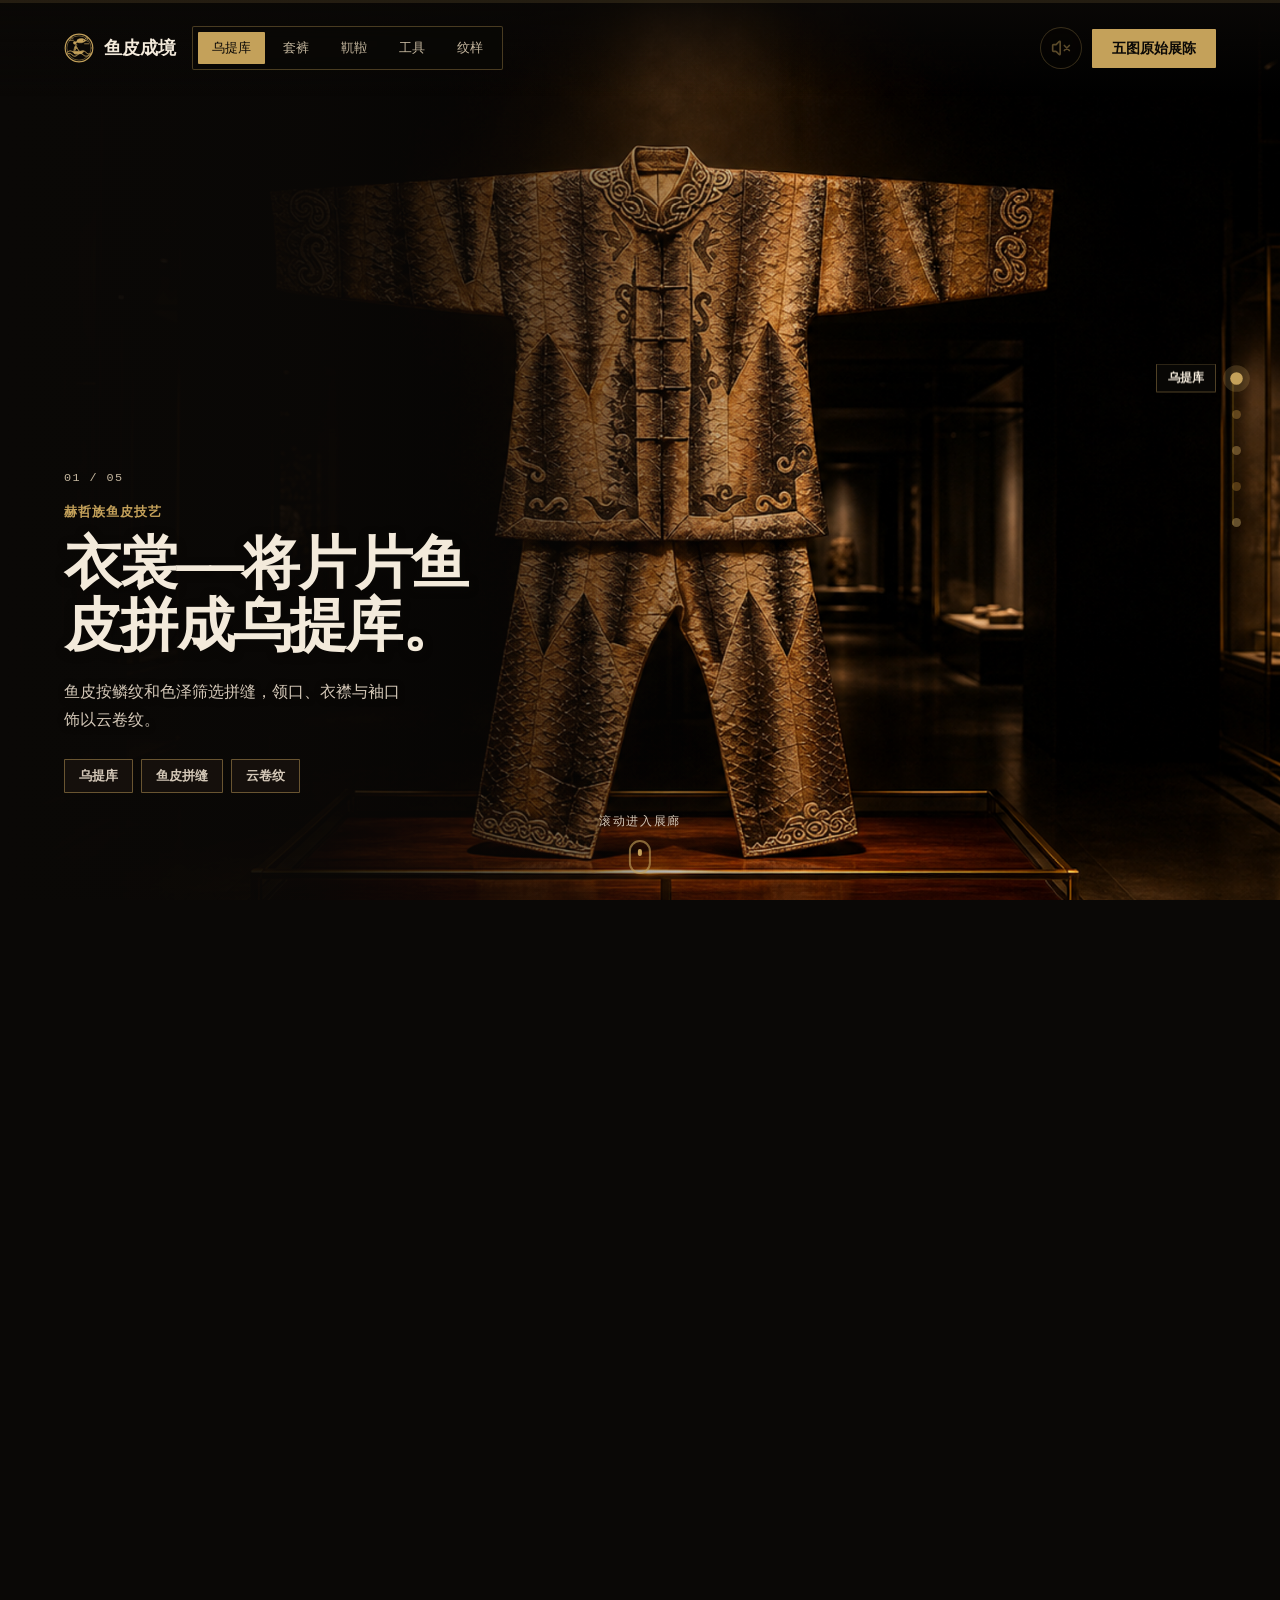
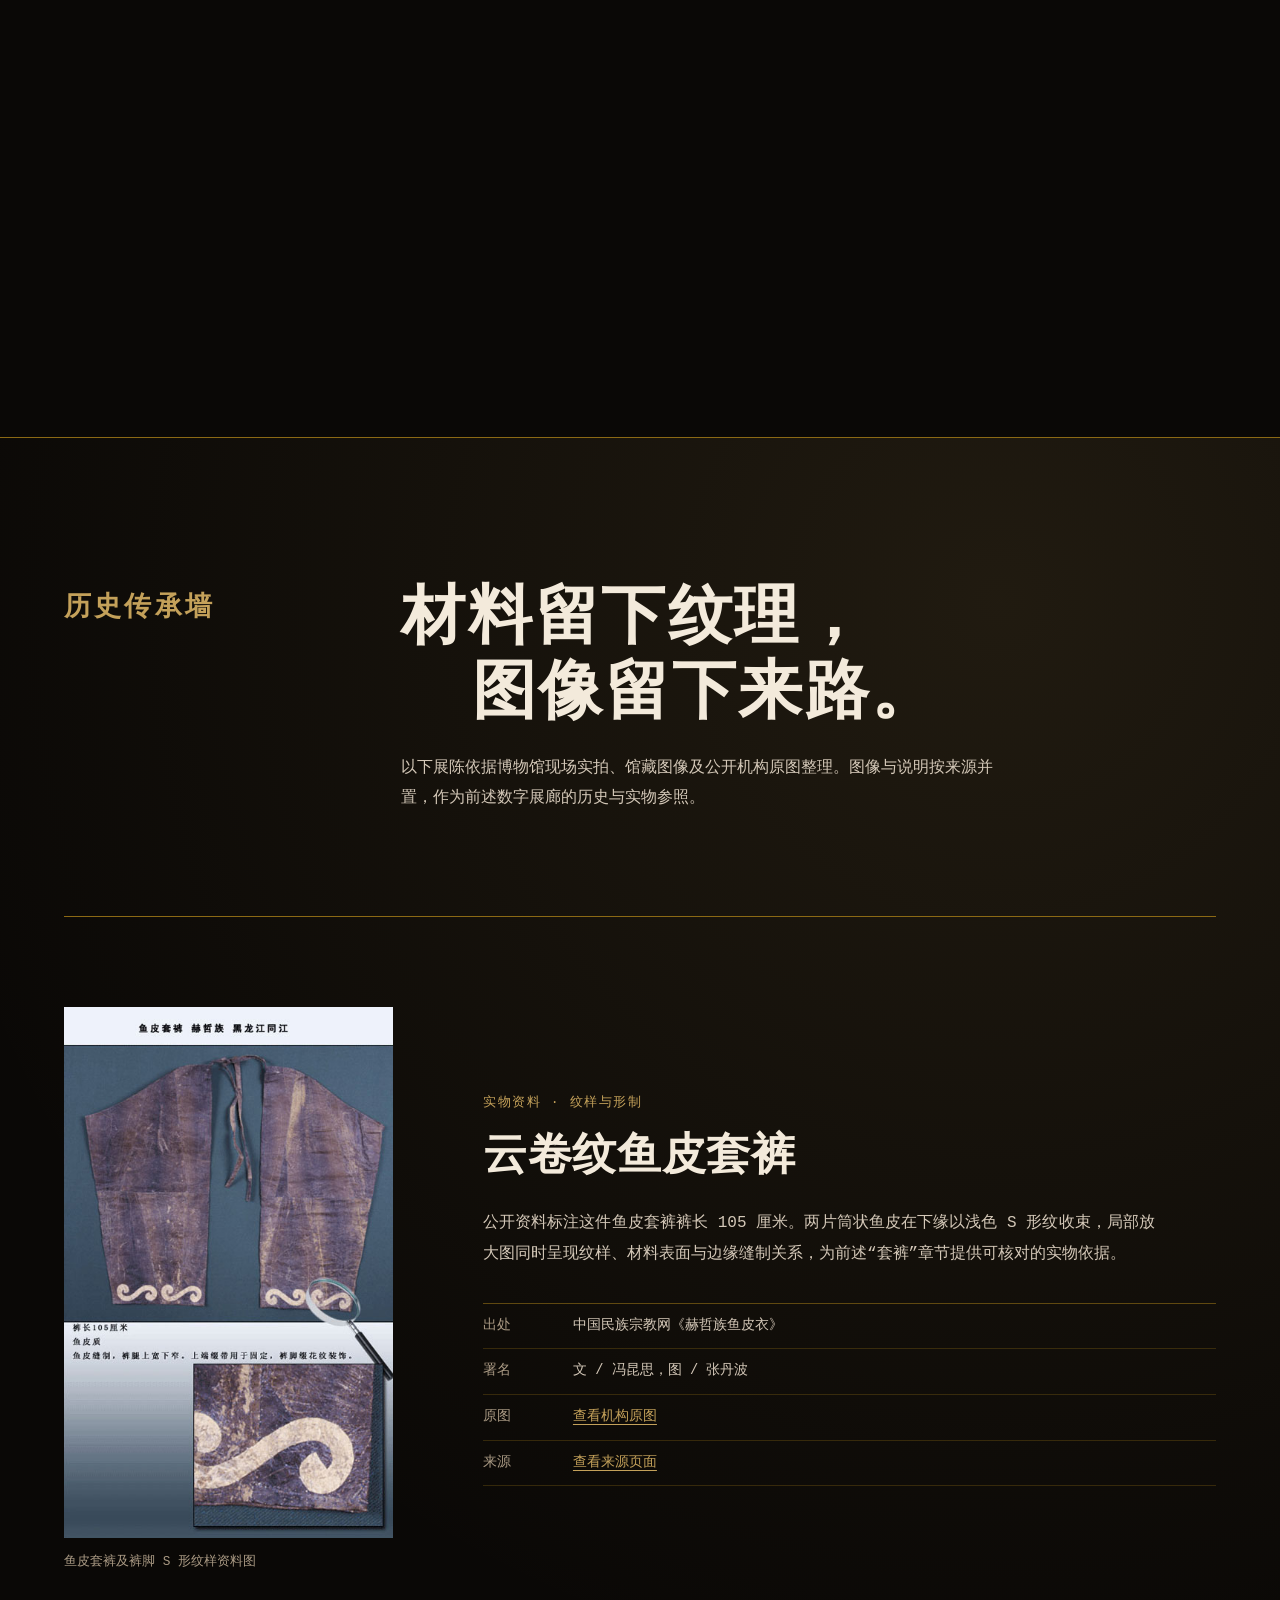
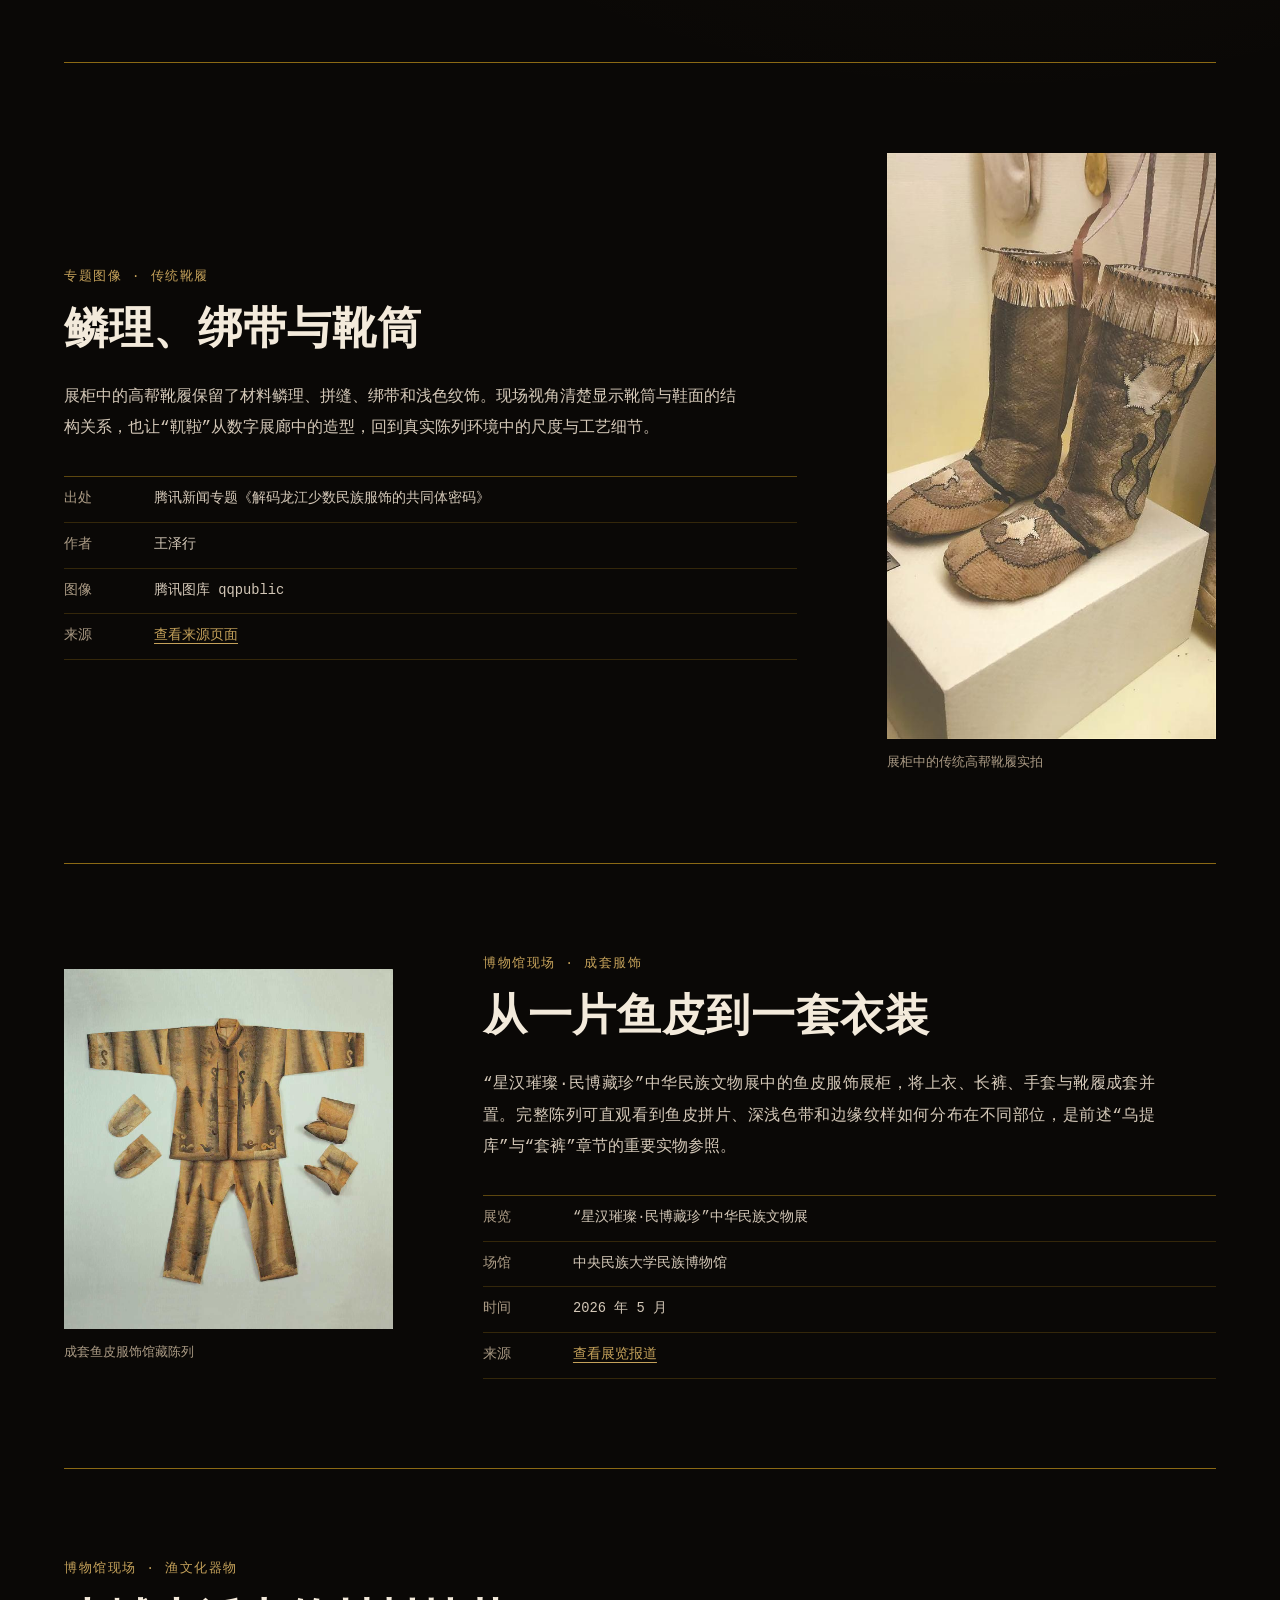
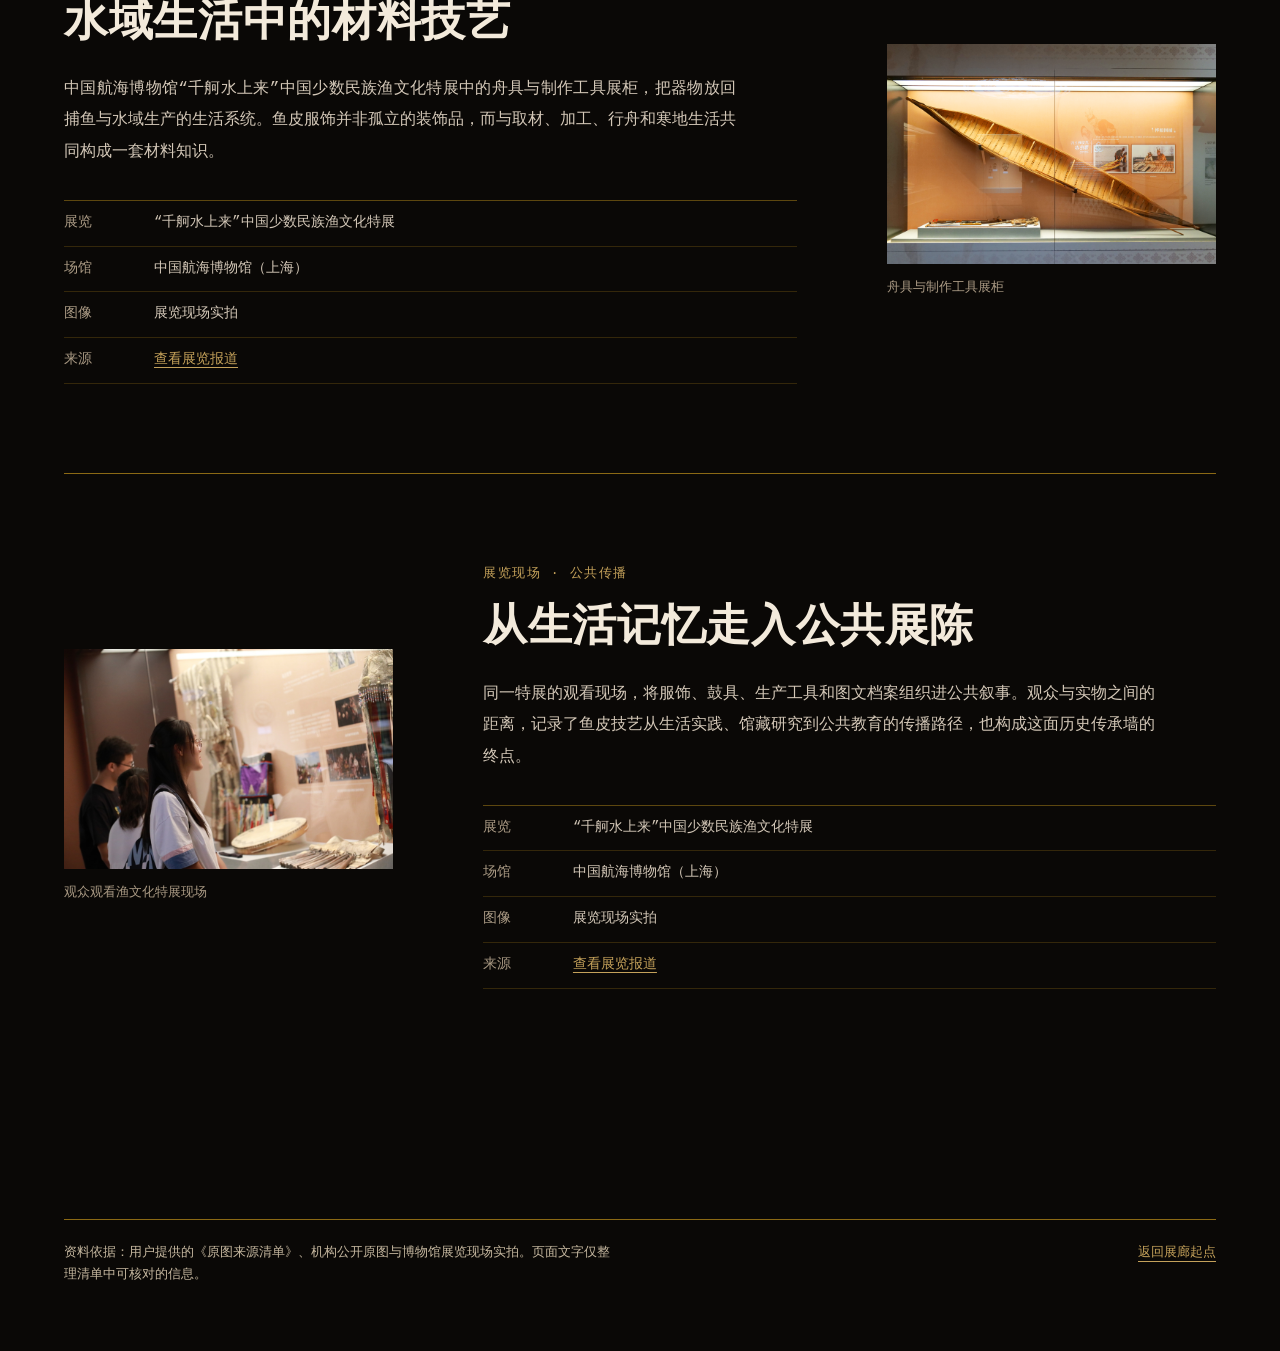
==== index.html @ cb680485 "Publish fishskin scroll exhibition" ====
<!doctype html>
<html lang="zh-CN">
<head>
  <meta charset="utf-8">
  <meta name="viewport" content="width=device-width, initial-scale=1, viewport-fit=cover">
  <meta name="description" content="赫哲族鱼皮服饰、靰鞡、工具与纹样的滚动式数字展陈。">
  <meta name="robots" content="noindex, nofollow">
  <meta name="theme-color" content="#0a0806">
  <title>鱼皮成境｜测试版</title>
  <link rel="icon" href="favicon.svg" type="image/svg+xml">
  <link rel="stylesheet" href="styles.css">
</head>
<body>
  <a class="skip-link" href="#heritage-wall">跳至五图传承墙</a>
  <div id="top" aria-hidden="true"></div>
  <main>
    <div id="world" aria-label="赫哲族鱼皮五章节滚动展廊"></div>

    <section id="heritage-wall" class="heritage-wall" aria-labelledby="wall-title">
      <header class="wall-header">
        <p class="wall-index">历史传承墙</p>
        <h1 id="wall-title"><span>材料留下纹理，</span><span>图像留下来路。</span></h1>
        <p class="wall-intro">以下展陈依据博物馆现场实拍、馆藏图像及公开机构原图整理。图像与说明按来源并置，作为前述数字展廊的历史与实物参照。</p>
      </header>

      <div class="archive-list">
        <article class="archive-entry">
          <figure class="archive-media">
            <img src="assets/source/heritage-01-cloud-pattern-trousers.jpg" alt="鱼皮套裤及裤脚云卷纹放大特写" loading="lazy">
            <figcaption>鱼皮套裤及裤脚 S 形纹样资料图</figcaption>
          </figure>
          <div class="archive-copy">
            <p class="archive-type">实物资料 · 纹样与形制</p>
            <h2>云卷纹鱼皮套裤</h2>
            <p class="archive-description">公开资料标注这件鱼皮套裤裤长 105 厘米。两片筒状鱼皮在下缘以浅色 S 形纹收束，局部放大图同时呈现纹样、材料表面与边缘缝制关系，为前述“套裤”章节提供可核对的实物依据。</p>
            <dl class="archive-meta">
              <div><dt>出处</dt><dd>中国民族宗教网《赫哲族鱼皮衣》</dd></div>
              <div><dt>署名</dt><dd>文 / 冯昆思，图 / 张丹波</dd></div>
              <div><dt>原图</dt><dd><a href="https://www.cpon.cn/uploads/mzyb/1_274306.jpg" target="_blank" rel="noopener noreferrer">查看机构原图</a></dd></div>
              <div><dt>来源</dt><dd><a href="https://www.cpon.cn/cms/a/7007.html" target="_blank" rel="noopener noreferrer">查看来源页面</a></dd></div>
            </dl>
          </div>
        </article>

        <article class="archive-entry">
          <figure class="archive-media">
            <img src="assets/source/heritage-02-traditional-boots.jpg" alt="展柜中的赫哲族传统高帮靴履" loading="lazy">
            <figcaption>展柜中的传统高帮靴履实拍</figcaption>
          </figure>
          <div class="archive-copy">
            <p class="archive-type">专题图像 · 传统靴履</p>
            <h2>鳞理、绑带与靴筒</h2>
            <p class="archive-description">展柜中的高帮靴履保留了材料鳞理、拼缝、绑带和浅色纹饰。现场视角清楚显示靴筒与鞋面的结构关系，也让“靰鞡”从数字展廊中的造型，回到真实陈列环境中的尺度与工艺细节。</p>
            <dl class="archive-meta">
              <div><dt>出处</dt><dd>腾讯新闻专题《解码龙江少数民族服饰的共同体密码》</dd></div>
              <div><dt>作者</dt><dd>王泽行</dd></div>
              <div><dt>图像</dt><dd>腾讯图库 qqpublic</dd></div>
              <div><dt>来源</dt><dd><a href="https://so.html5.qq.com/page/real/search_news?docid=70000021_225696060ea18952" target="_blank" rel="noopener noreferrer">查看来源页面</a></dd></div>
            </dl>
          </div>
        </article>

        <article class="archive-entry">
          <figure class="archive-media">
            <img src="assets/source/heritage-03-minzu-museum-fishskin-suit.jpg" alt="中央民族大学民族博物馆陈列的成套鱼皮服饰" loading="lazy">
            <figcaption>成套鱼皮服饰馆藏陈列</figcaption>
          </figure>
          <div class="archive-copy">
            <p class="archive-type">博物馆现场 · 成套服饰</p>
            <h2>从一片鱼皮到一套衣装</h2>
            <p class="archive-description">“星汉璀璨·民博藏珍”中华民族文物展中的鱼皮服饰展柜，将上衣、长裤、手套与靴履成套并置。完整陈列可直观看到鱼皮拼片、深浅色带和边缘纹样如何分布在不同部位，是前述“乌提库”与“套裤”章节的重要实物参照。</p>
            <dl class="archive-meta">
              <div><dt>展览</dt><dd>“星汉璀璨·民博藏珍”中华民族文物展</dd></div>
              <div><dt>场馆</dt><dd>中央民族大学民族博物馆</dd></div>
              <div><dt>时间</dt><dd>2026 年 5 月</dd></div>
              <div><dt>来源</dt><dd><a href="https://so.html5.qq.com/page/real/search_news?docid=70000021_69169fad57b61552" target="_blank" rel="noopener noreferrer">查看展览报道</a></dd></div>
            </dl>
          </div>
        </article>

        <article class="archive-entry">
          <figure class="archive-media archive-media--wide">
            <img src="assets/source/heritage-04-maritime-museum-canoe.jpg" alt="中国航海博物馆渔文化特展中的舟具与制作工具展柜" loading="lazy">
            <figcaption>舟具与制作工具展柜</figcaption>
          </figure>
          <div class="archive-copy">
            <p class="archive-type">博物馆现场 · 渔文化器物</p>
            <h2>水域生活中的材料技艺</h2>
            <p class="archive-description">中国航海博物馆“千舸水上来”中国少数民族渔文化特展中的舟具与制作工具展柜，把器物放回捕鱼与水域生产的生活系统。鱼皮服饰并非孤立的装饰品，而与取材、加工、行舟和寒地生活共同构成一套材料知识。</p>
            <dl class="archive-meta">
              <div><dt>展览</dt><dd>“千舸水上来”中国少数民族渔文化特展</dd></div>
              <div><dt>场馆</dt><dd>中国航海博物馆（上海）</dd></div>
              <div><dt>图像</dt><dd>展览现场实拍</dd></div>
              <div><dt>来源</dt><dd><a href="https://so.html5.qq.com/page/real/search_news?docid=70000021_75468dbf69642452" target="_blank" rel="noopener noreferrer">查看展览报道</a></dd></div>
            </dl>
          </div>
        </article>

        <article class="archive-entry">
          <figure class="archive-media archive-media--wide">
            <img src="assets/source/heritage-05-maritime-exhibition.jpg" alt="观众参观中国航海博物馆渔文化特展" loading="lazy">
            <figcaption>观众观看渔文化特展现场</figcaption>
          </figure>
          <div class="archive-copy">
            <p class="archive-type">展览现场 · 公共传播</p>
            <h2>从生活记忆走入公共展陈</h2>
            <p class="archive-description">同一特展的观看现场，将服饰、鼓具、生产工具和图文档案组织进公共叙事。观众与实物之间的距离，记录了鱼皮技艺从生活实践、馆藏研究到公共教育的传播路径，也构成这面历史传承墙的终点。</p>
            <dl class="archive-meta">
              <div><dt>展览</dt><dd>“千舸水上来”中国少数民族渔文化特展</dd></div>
              <div><dt>场馆</dt><dd>中国航海博物馆（上海）</dd></div>
              <div><dt>图像</dt><dd>展览现场实拍</dd></div>
              <div><dt>来源</dt><dd><a href="https://so.html5.qq.com/page/real/search_news?docid=70000021_75468dbf69642452" target="_blank" rel="noopener noreferrer">查看展览报道</a></dd></div>
            </dl>
          </div>
        </article>
      </div>

      <footer class="wall-footer">
        <p>资料依据：用户提供的《原图来源清单》、机构公开原图与博物馆展览现场实拍。页面文字仅整理清单中可核对的信息。</p>
        <a href="#top">返回展廊起点</a>
      </footer>
    </section>
  </main>

  <noscript>
    <p class="noscript">此展廊需要 JavaScript 才能控制滚动视频。你仍可继续向下查看五张原始图像。</p>
  </noscript>
  <script src="scrub-engine.js"></script>
  <script src="app.js"></script>
</body>
</html>
---- styles.css ----
:root,
.sw-root {
  --sw-bg: #0a0806;
  --sw-ink: #f3eadb;
  --sw-ink-soft: #c5b79f;
  --sw-accent: #c4a15a;
  --sw-font-display: ui-monospace, "SFMono-Regular", Menlo, Monaco, "PingFang SC", monospace;
  --sw-font-body: ui-monospace, "SFMono-Regular", Menlo, Monaco, "PingFang SC", monospace;
  --museum-brown: #1a1410;
  --aged-brass: #8b6914;
  --label-ivory: #d4c8b8;
  --z-content: 100;
  --z-skip: 200;
}

* {
  box-sizing: border-box;
}

html {
  color-scheme: dark;
  background: #0a0806;
  scroll-behavior: smooth;
}

body {
  margin: 0;
  background: #0a0806;
  color: #f3eadb;
}

::selection {
  color: #0a0806;
  background: #c4a15a;
}

.skip-link {
  position: fixed;
  z-index: var(--z-skip);
  top: 12px;
  left: 12px;
  padding: 10px 14px;
  color: #0a0806;
  background: #d4c8b8;
  transform: translateY(-160%);
}

.skip-link:focus {
  transform: none;
}

.sw-sky {
  background: #0a0806;
}

.sw-sky__grad {
  background:
    radial-gradient(ellipse at 55% 18%, rgb(196 161 90 / 14%), transparent 42%),
    linear-gradient(180deg, #0a0806 0%, #100c09 52%, #0a0806 100%);
}

.sw-sky__glow {
  opacity: 0.24;
  filter: sepia(1);
}

.sw-topbar {
  color: #f3eadb;
  background: linear-gradient(180deg, rgb(10 8 6 / 90%) 0%, transparent 100%);
}

.sw-brand,
.sw-brand__name {
  color: #f3eadb;
}

.sw-brand__mark {
  width: 30px;
  height: 30px;
  flex: 0 0 30px;
  border: 0;
  border-radius: 50%;
  background: url("assets/ui/chapter-01-mark.svg") center / contain no-repeat;
  box-shadow: none;
}

.sw-nav {
  border: 1px solid rgb(196 161 90 / 34%);
  border-radius: 2px;
  background: rgb(10 8 6 / 78%);
  backdrop-filter: blur(8px);
}

.sw-nav__item {
  color: #c5b79f;
  border-radius: 1px;
}

.sw-nav__item:hover,
.sw-nav__item.is-active {
  color: #0a0806;
  background: #c4a15a;
}

.sw-topcta {
  color: #0a0806;
  border-radius: 1px;
  background: #c4a15a;
}

.sw-topbar__actions {
  display: flex;
  align-items: center;
  gap: 10px;
  margin-left: auto;
}

.sw-audio-toggle {
  position: relative;
  width: 42px;
  height: 42px;
  flex: 0 0 42px;
  display: grid;
  place-items: center;
  padding: 0;
  color: #c4a15a;
  border: 1px solid rgb(196 161 90 / 58%);
  border-radius: 50%;
  background: rgb(10 8 6 / 78%);
  backdrop-filter: blur(8px);
  cursor: pointer;
  transition: border-color 180ms ease, background 180ms ease, box-shadow 180ms ease;
}

.sw-audio-toggle:hover,
.sw-audio-toggle:focus-visible {
  border-color: #d4b46f;
  background: rgb(26 20 16 / 94%);
  box-shadow: 0 0 0 3px rgb(196 161 90 / 14%);
  outline: none;
}

.sw-audio-toggle:disabled {
  cursor: not-allowed;
  opacity: 0.45;
}

.sw-audio-toggle::after {
  content: attr(data-tooltip);
  position: absolute;
  top: calc(100% + 9px);
  right: 0;
  width: max-content;
  max-width: 12rem;
  padding: 6px 9px;
  color: #d4c8b8;
  border: 1px solid rgb(196 161 90 / 34%);
  background: rgb(10 8 6 / 94%);
  font: 500 0.72rem/1.2 var(--sw-font-body);
  opacity: 0;
  pointer-events: none;
  transform: translateY(-3px);
  transition: opacity 160ms ease, transform 160ms ease;
}

.sw-audio-toggle:hover::after,
.sw-audio-toggle:focus-visible::after {
  opacity: 1;
  transform: none;
}

.sw-audio-toggle__icon {
  position: absolute;
  width: 20px;
  height: 20px;
}

.sw-audio-toggle__icon--playing {
  display: none;
}

.sw-audio-toggle.is-playing .sw-audio-toggle__icon--playing {
  display: block;
}

.sw-audio-toggle.is-playing .sw-audio-toggle__icon--paused {
  display: none;
}

.sw-audio-toggle__ring {
  position: absolute;
  inset: 4px;
  border: 1px solid transparent;
  border-top-color: rgb(212 180 111 / 78%);
  border-radius: 50%;
  opacity: 0;
}

.sw-audio-toggle.is-playing .sw-audio-toggle__ring {
  opacity: 1;
  animation: sw-audio-turn 4.8s linear infinite;
}

.sw-audio-toggle.is-pending .sw-audio-toggle__ring {
  opacity: 0.55;
  animation: sw-audio-breathe 1.8s ease-in-out infinite;
}

.sw-background-audio {
  display: none;
}

@keyframes sw-audio-turn {
  to { transform: rotate(1turn); }
}

@keyframes sw-audio-breathe {
  50% { transform: scale(0.86); opacity: 0.18; }
}

.sw-copylayer::before {
  width: min(64vw, 900px);
  background: linear-gradient(90deg, #0a0806 0%, rgb(10 8 6 / 92%) 37%, rgb(10 8 6 / 54%) 66%, transparent 100%);
}

.sw-copy {
  width: min(47vw, 600px);
}

@media (min-width: 861px) {
  .sw-copy:last-child {
    top: 46%;
  }
}

.sw-copy__num {
  color: #c5b79f;
}

.sw-copy__eyebrow {
  color: #c4a15a;
  text-transform: none;
  letter-spacing: 0.08em;
}

.sw-copy__title {
  max-width: 16ch;
  margin-top: 16px;
  color: #f3eadb;
  font-size: clamp(2.25rem, 4.5vw, 4.8rem);
  font-weight: 650;
  letter-spacing: -0.03em;
  line-height: 1.08;
  text-shadow: 0 2px 8px #0a0806;
  text-wrap: balance;
}

.sw-copy__body {
  max-width: 36ch;
  color: #d4c8b8;
  line-height: 1.75;
  text-shadow: 0 1px 6px #0a0806;
  text-wrap: pretty;
}

.sw-copy__tags li {
  color: #d4c8b8;
  border: 1px solid rgb(196 161 90 / 48%);
  border-radius: 1px;
  background: rgb(26 20 16 / 74%);
}

.sw-btn {
  border-radius: 1px;
}

.sw-btn--primary {
  color: #0a0806;
  background: #c4a15a;
}

.sw-btn--ghost {
  color: #f3eadb;
  border-color: rgb(212 200 184 / 46%);
}

.sw-route::before {
  background: #8b6914;
}

.sw-route__label {
  color: #f3eadb;
  border: 1px solid rgb(196 161 90 / 38%);
  border-radius: 1px;
  background: rgb(10 8 6 / 88%);
}

.sw-hint {
  color: #d4c8b8;
}

.sw-hint i {
  border-color: rgb(196 161 90 / 62%);
}

.heritage-wall {
  position: relative;
  z-index: var(--z-content);
  min-height: 100vh;
  padding: clamp(88px, 11vw, 168px) clamp(20px, 5vw, 80px) 64px;
  overflow: hidden;
  background:
    radial-gradient(circle at 78% 4%, rgb(196 161 90 / 12%), transparent 27%),
    #0a0806;
  font-family: var(--sw-font-body);
}

.heritage-wall::before {
  content: "";
  position: absolute;
  inset: 0 0 auto;
  height: 1px;
  background: #8b6914;
}

.wall-header {
  display: grid;
  grid-template-columns: minmax(190px, 0.32fr) minmax(0, 1fr);
  align-items: start;
  column-gap: clamp(36px, 6vw, 96px);
  row-gap: 24px;
  max-width: 1400px;
  margin: 0 auto clamp(56px, 8vw, 120px);
}

.wall-index {
  grid-row: 1 / span 2;
  margin: 10px 0 0;
  color: #c4a15a;
  font-family: "Songti SC", STSong, SimSun, serif;
  font-size: 1.68rem;
  font-weight: 700;
  letter-spacing: 0.12em;
}

.wall-header h1 {
  display: flex;
  flex-direction: column;
  max-width: none;
  margin: 0;
  color: #f3eadb;
  font-family: "Kaiti SC", STKaiti, "Songti SC", STSong, serif;
  font-size: clamp(2.7rem, 5vw, 5.4rem);
  font-weight: 600;
  letter-spacing: 0.04em;
  line-height: 1.18;
}

.wall-header h1 span:last-child {
  margin-left: 1.1em;
}

.wall-intro {
  max-width: 64ch;
  margin: 0;
  color: #d4c8b8;
  font-size: clamp(1rem, 1.25vw, 1.16rem);
  line-height: 1.9;
  text-wrap: pretty;
}

.archive-list {
  max-width: 1400px;
  margin: 0 auto;
}

.archive-entry {
  display: grid;
  grid-template-columns: minmax(240px, 0.62fr) minmax(0, 1.38fr);
  align-items: center;
  gap: clamp(40px, 7vw, 112px);
  padding: clamp(48px, 7vw, 104px) 0;
  border-top: 1px solid #8b6914;
}

.archive-entry:nth-child(even) {
  grid-template-columns: minmax(0, 1.38fr) minmax(240px, 0.62fr);
}

.archive-entry:nth-child(even) .archive-media {
  order: 2;
}

.archive-media {
  width: min(100%, 440px);
  margin: 0;
  justify-self: start;
}

.archive-entry:nth-child(even) .archive-media {
  justify-self: end;
}

.archive-media--wide {
  width: min(100%, 500px);
}

.archive-media img {
  display: block;
  width: 100%;
  max-height: 780px;
  height: auto;
  object-fit: contain;
  background: #1a1410;
}

.archive-media figcaption {
  display: flex;
  justify-content: space-between;
  gap: 16px;
  margin-top: 14px;
  color: #aa9a84;
  font-size: 0.8rem;
  line-height: 1.6;
}

.archive-type {
  margin: 0 0 18px;
  color: #c4a15a;
  font-size: 0.82rem;
  letter-spacing: 0.12em;
}

.archive-copy h2 {
  margin: 0;
  color: #f3eadb;
  font-family: "Songti SC", STSong, SimSun, serif;
  font-size: clamp(2rem, 3.4vw, 3.9rem);
  font-weight: 700;
  letter-spacing: 0.015em;
  line-height: 1.18;
  text-wrap: balance;
}

.archive-description {
  max-width: 42em;
  margin: 28px 0 0;
  color: #d4c8b8;
  font-size: clamp(1rem, 1.25vw, 1.18rem);
  line-height: 1.95;
  text-align: justify;
  text-justify: inter-ideograph;
}

.archive-meta {
  margin: 32px 0 0;
  border-top: 1px solid rgb(139 105 20 / 65%);
}

.archive-meta div {
  display: grid;
  grid-template-columns: 4.5rem minmax(0, 1fr);
  gap: 18px;
  padding: 11px 0;
  border-bottom: 1px solid rgb(139 105 20 / 32%);
}

.archive-meta dt,
.archive-meta dd {
  margin: 0;
  font-size: 0.86rem;
  line-height: 1.65;
}

.archive-meta dt {
  color: #aa9a84;
}

.archive-meta dd {
  color: #d4c8b8;
}

.archive-meta a {
  color: #c4a15a;
  text-underline-offset: 4px;
}

.wall-footer {
  display: flex;
  justify-content: space-between;
  gap: 28px;
  max-width: 1500px;
  margin: clamp(72px, 11vw, 160px) auto 0;
  padding-top: 22px;
  border-top: 1px solid #8b6914;
  color: #c5b79f;
  font-size: 0.82rem;
  line-height: 1.7;
}

.wall-footer p {
  max-width: 70ch;
  margin: 0;
}

.wall-footer a {
  flex: 0 0 auto;
  color: #c4a15a;
  text-underline-offset: 5px;
}

.noscript {
  position: fixed;
  z-index: var(--z-content);
  inset: auto 16px 16px;
  margin: 0;
  padding: 12px;
  color: #0a0806;
  background: #d4c8b8;
}

@media (max-width: 860px) {
  .sw-topbar {
    padding-right: 54px;
  }

  .sw-brand {
    position: absolute;
    top: 14px;
    left: max(6px, env(safe-area-inset-left));
  }

  .sw-topcta {
    display: none;
  }

  .sw-topbar__actions {
    position: absolute;
    top: 14px;
    right: max(6px, env(safe-area-inset-right));
    gap: 0;
    margin-left: 0;
  }

  .sw-audio-toggle {
    width: 38px;
    height: 38px;
    flex-basis: 38px;
  }

  .sw-audio-toggle::after {
    display: none;
  }

  .sw-copylayer::before {
    width: 100%;
    height: 66%;
    background: linear-gradient(0deg, #0a0806 6%, rgb(10 8 6 / 90%) 45%, transparent 100%);
  }

  .sw-copy {
    right: 48px;
    bottom: calc(clamp(52px, 10dvh, 94px) + env(safe-area-inset-bottom));
  }

  .sw-copy__eyebrow {
    margin-top: 10px;
  }

  .sw-copy__title {
    max-width: 14ch;
    font-size: 2.25rem;
  }

  .sw-copy__body {
    max-width: 34ch;
    margin-top: 12px;
    font-size: clamp(0.88rem, 3.3vw, 1.04rem);
    line-height: 1.62;
  }

  .sw-copy__tags {
    margin-top: 14px;
  }

  .sw-copy__tags li {
    padding: 5px 9px;
    font-size: 0.72rem;
  }

  .sw-copy__cta {
    margin-top: 16px;
  }

  .sw-btn {
    padding: 11px 15px;
    font-size: 0.82rem;
  }

  .wall-header {
    grid-template-columns: 1fr;
    gap: 20px;
  }

  .wall-index {
    grid-row: auto;
    font-size: 1.68rem;
  }

  .wall-header h1 {
    max-width: none;
    font-size: clamp(2.6rem, 9vw, 3.5rem);
  }

  .archive-entry,
  .archive-entry:nth-child(even) {
    grid-template-columns: minmax(150px, 0.72fr) minmax(0, 1.28fr);
    gap: clamp(24px, 5vw, 40px);
    padding: 52px 0;
  }

  .archive-entry:nth-child(even) .archive-media {
    order: 2;
  }

  .archive-media,
  .archive-media--wide {
    width: min(100%, 220px);
  }

  .archive-entry:nth-child(odd) .archive-media {
    justify-self: start;
  }

  .archive-entry:nth-child(even) .archive-media {
    justify-self: end;
  }

  .archive-media img {
    max-height: none;
  }

  .archive-description {
    margin-top: 20px;
    font-size: 1rem;
    line-height: 1.85;
    text-align: left;
  }

  .archive-meta {
    margin-top: 24px;
  }

  .archive-meta div {
    grid-template-columns: 3.75rem minmax(0, 1fr);
    gap: 12px;
  }

  .wall-footer {
    flex-direction: column;
  }
}

@media (prefers-reduced-motion: reduce) {
  .sw-audio-toggle__ring {
    animation: none !important;
  }
}

@media (max-width: 560px) {
  /* Keep the exhibit visible on narrow screens: reduce wrapping and compact
     the full copy stack without changing the desktop presentation. */
  .sw-copy {
    width: min(60vw, 250px);
    right: 44px;
    bottom: calc(clamp(34px, 7dvh, 58px) + env(safe-area-inset-bottom));
  }

  .sw-copy__num,
  .sw-copy__eyebrow {
    font-size: 0.72rem;
  }

  .sw-copy__eyebrow {
    margin-top: 6px;
  }

  .sw-copy__title {
    max-width: 15ch;
    margin-top: 9px;
    font-size: clamp(1.72rem, 7.4vw, 1.95rem);
    line-height: 1.1;
  }

  .sw-copy__body {
    max-width: 30ch;
    margin-top: 8px;
    font-size: 0.78rem;
    line-height: 1.5;
  }

  .sw-copy__tags {
    gap: 6px;
    margin-top: 8px;
  }

  .sw-copy__tags li {
    padding: 3px 7px;
    font-size: 0.64rem;
  }

  .sw-copy__cta {
    gap: 7px;
    margin-top: 9px;
  }

  .sw-btn {
    padding: 7px 9px;
    font-size: 0.68rem;
  }

  .wall-header h1 {
    font-size: clamp(2.25rem, 10vw, 3rem);
  }

  .archive-entry,
  .archive-entry:nth-child(even) {
    grid-template-columns: 1fr;
    gap: 28px;
  }

  .archive-entry:nth-child(even) .archive-media {
    order: 0;
  }

  .archive-media,
  .archive-media--wide {
    width: min(72%, 320px);
  }

  .archive-entry:nth-child(odd) .archive-media {
    justify-self: start;
  }

  .archive-entry:nth-child(even) .archive-media {
    justify-self: end;
  }
}

@media (prefers-reduced-motion: reduce) {
  html {
    scroll-behavior: auto;
  }

  *,
  *::before,
  *::after {
    animation-duration: 0.01ms !important;
    animation-iteration-count: 1 !important;
    transition-duration: 0.01ms !important;
  }
}
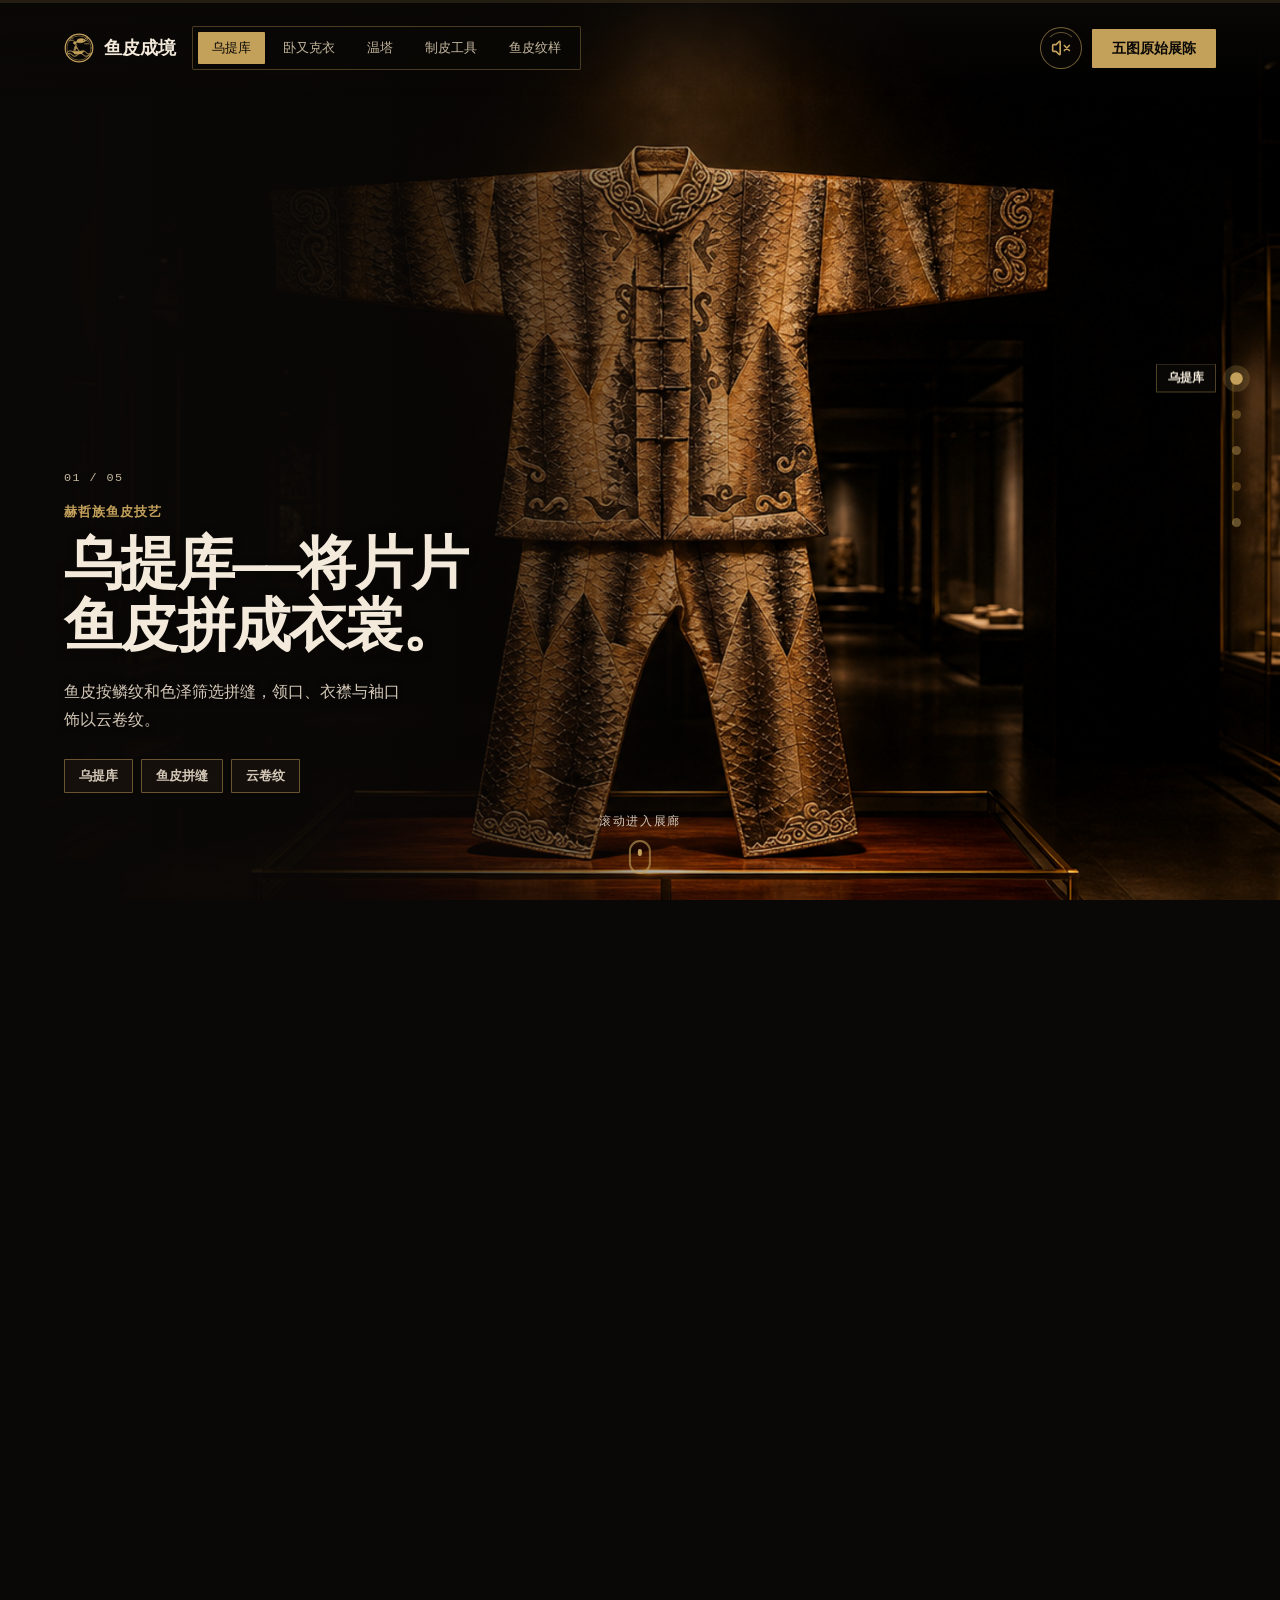
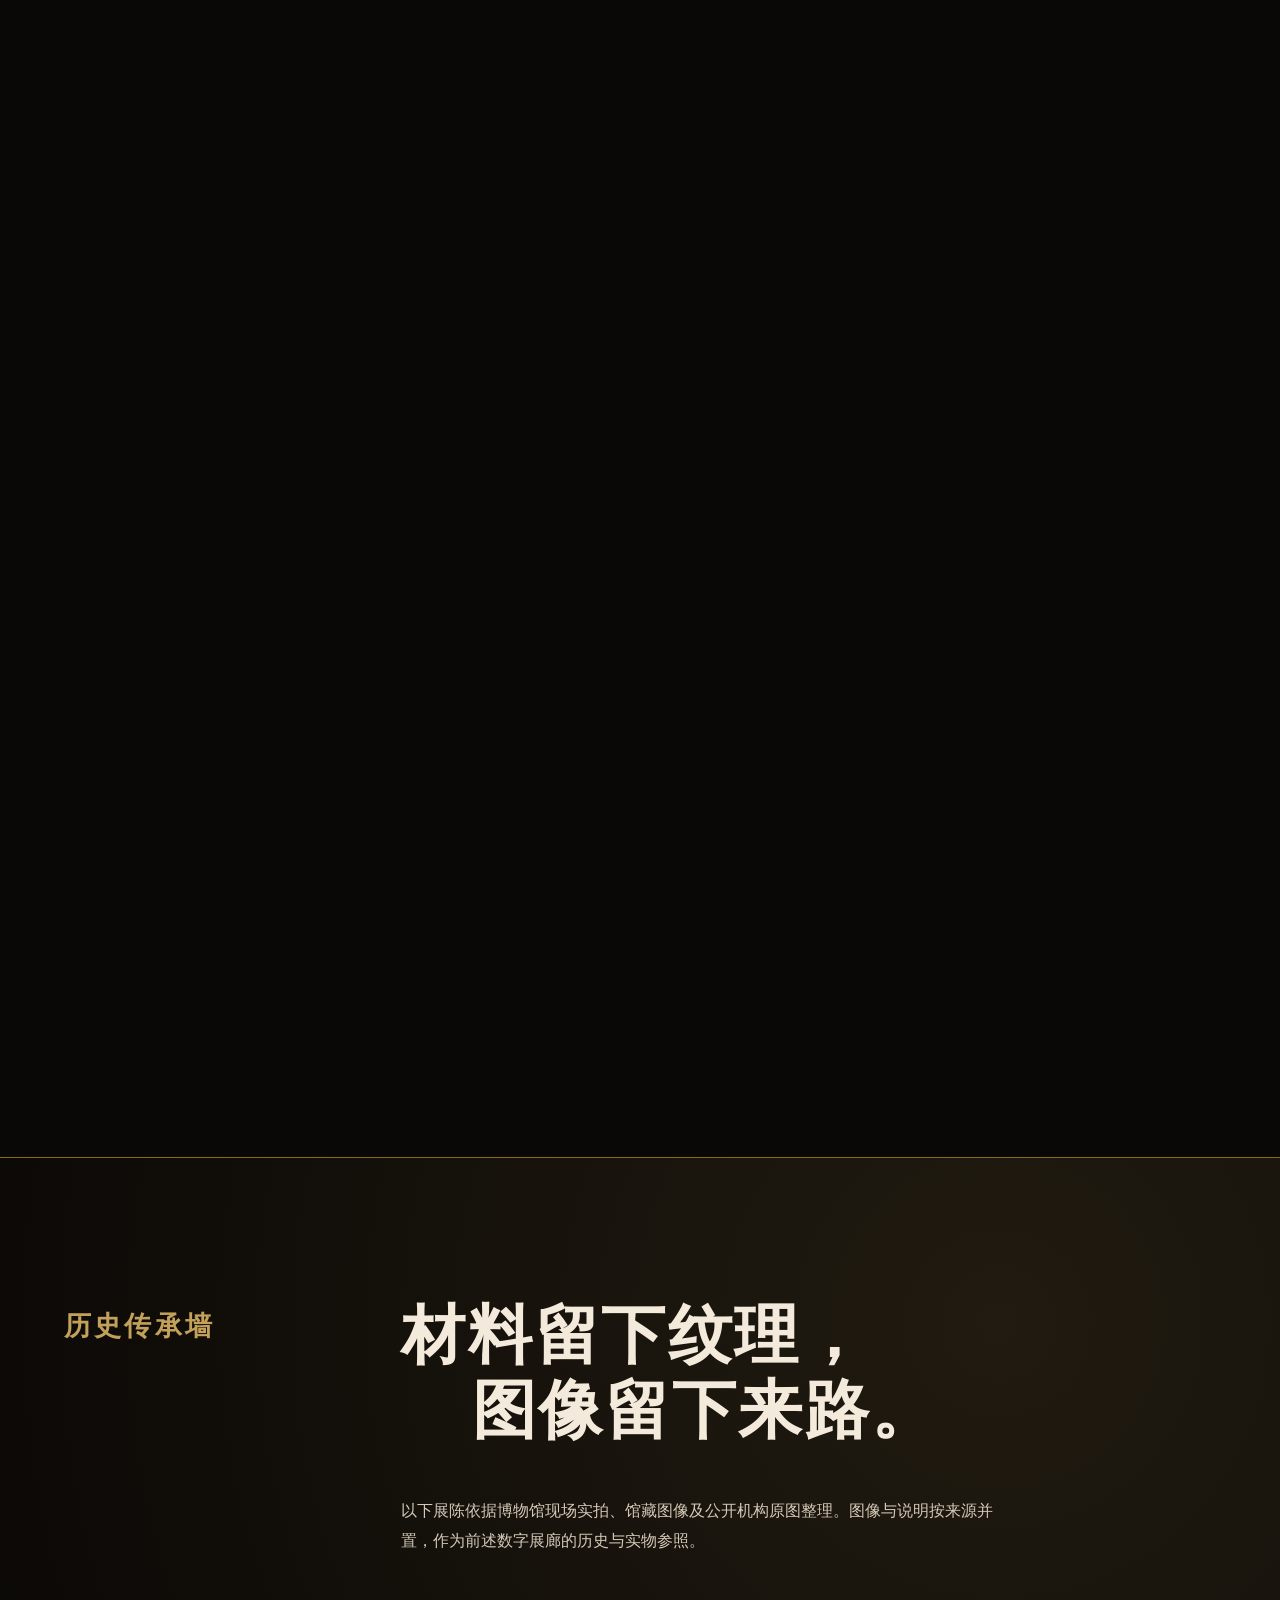
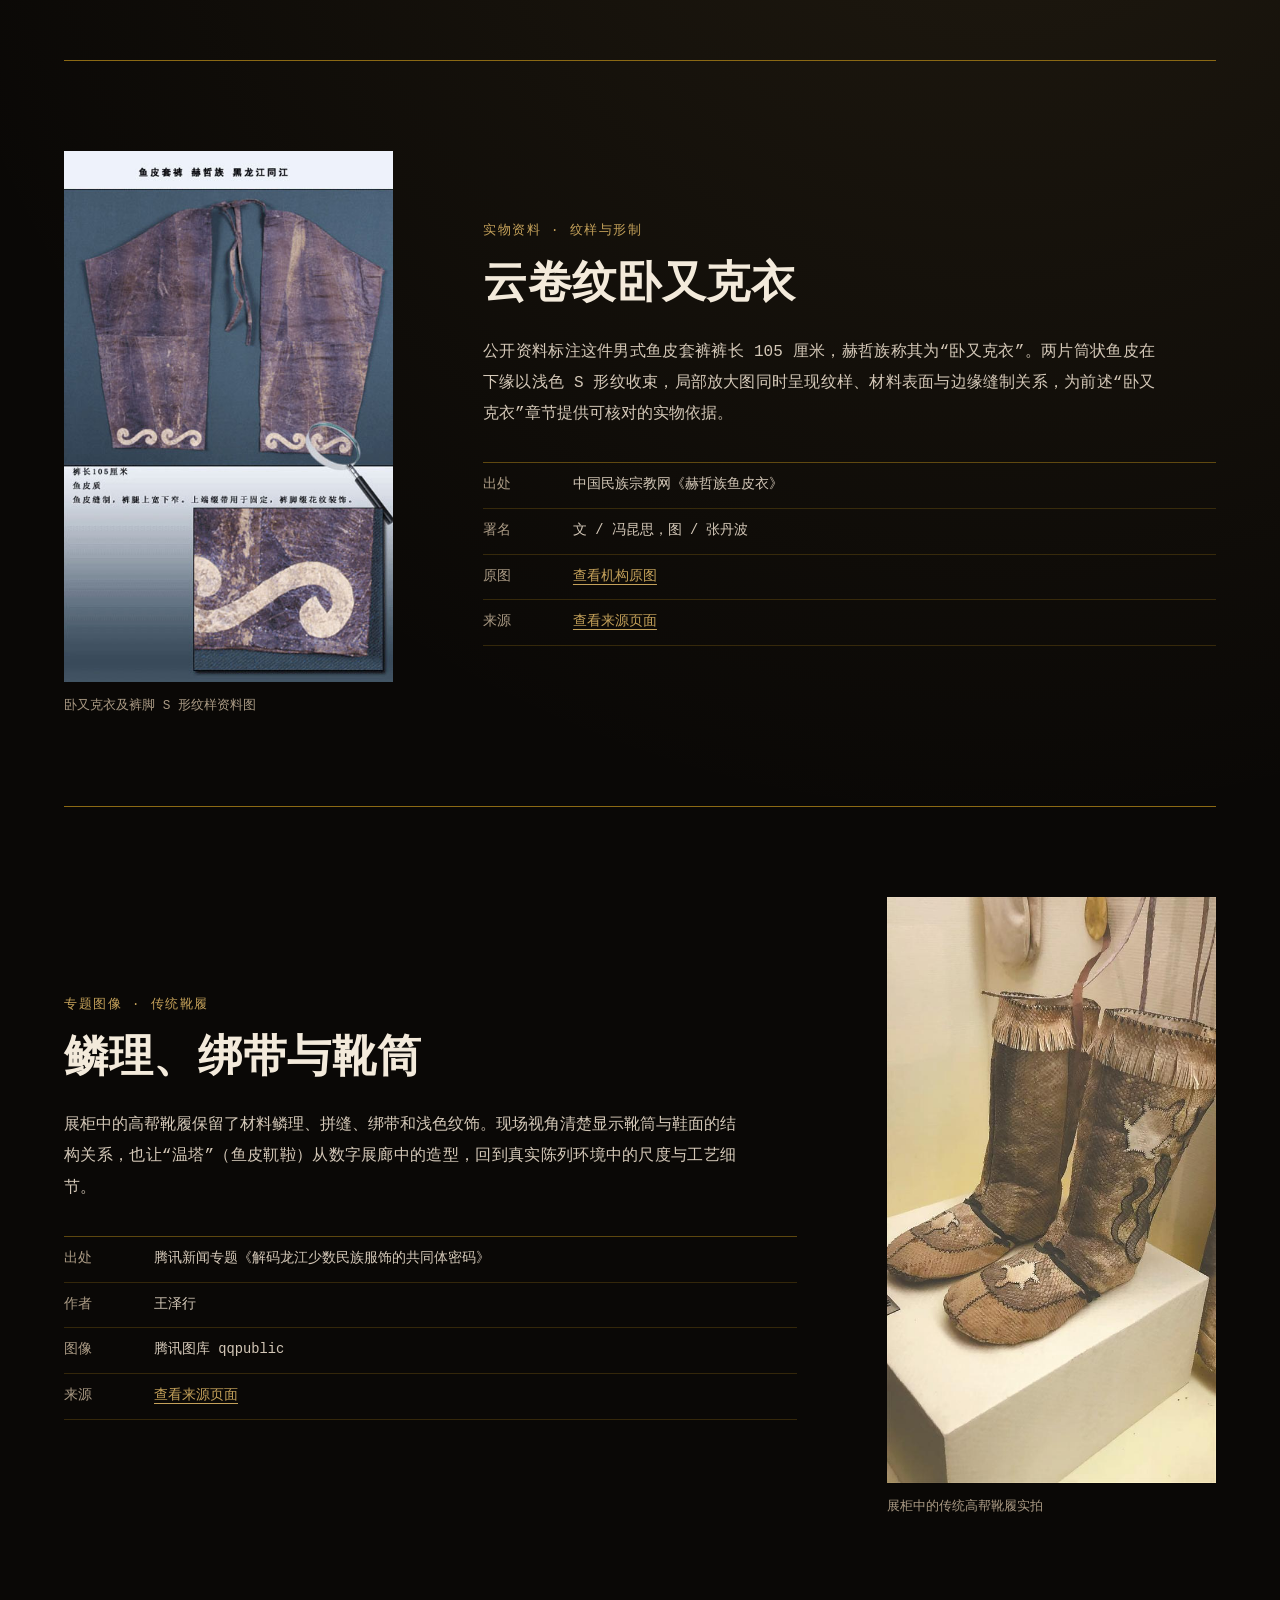
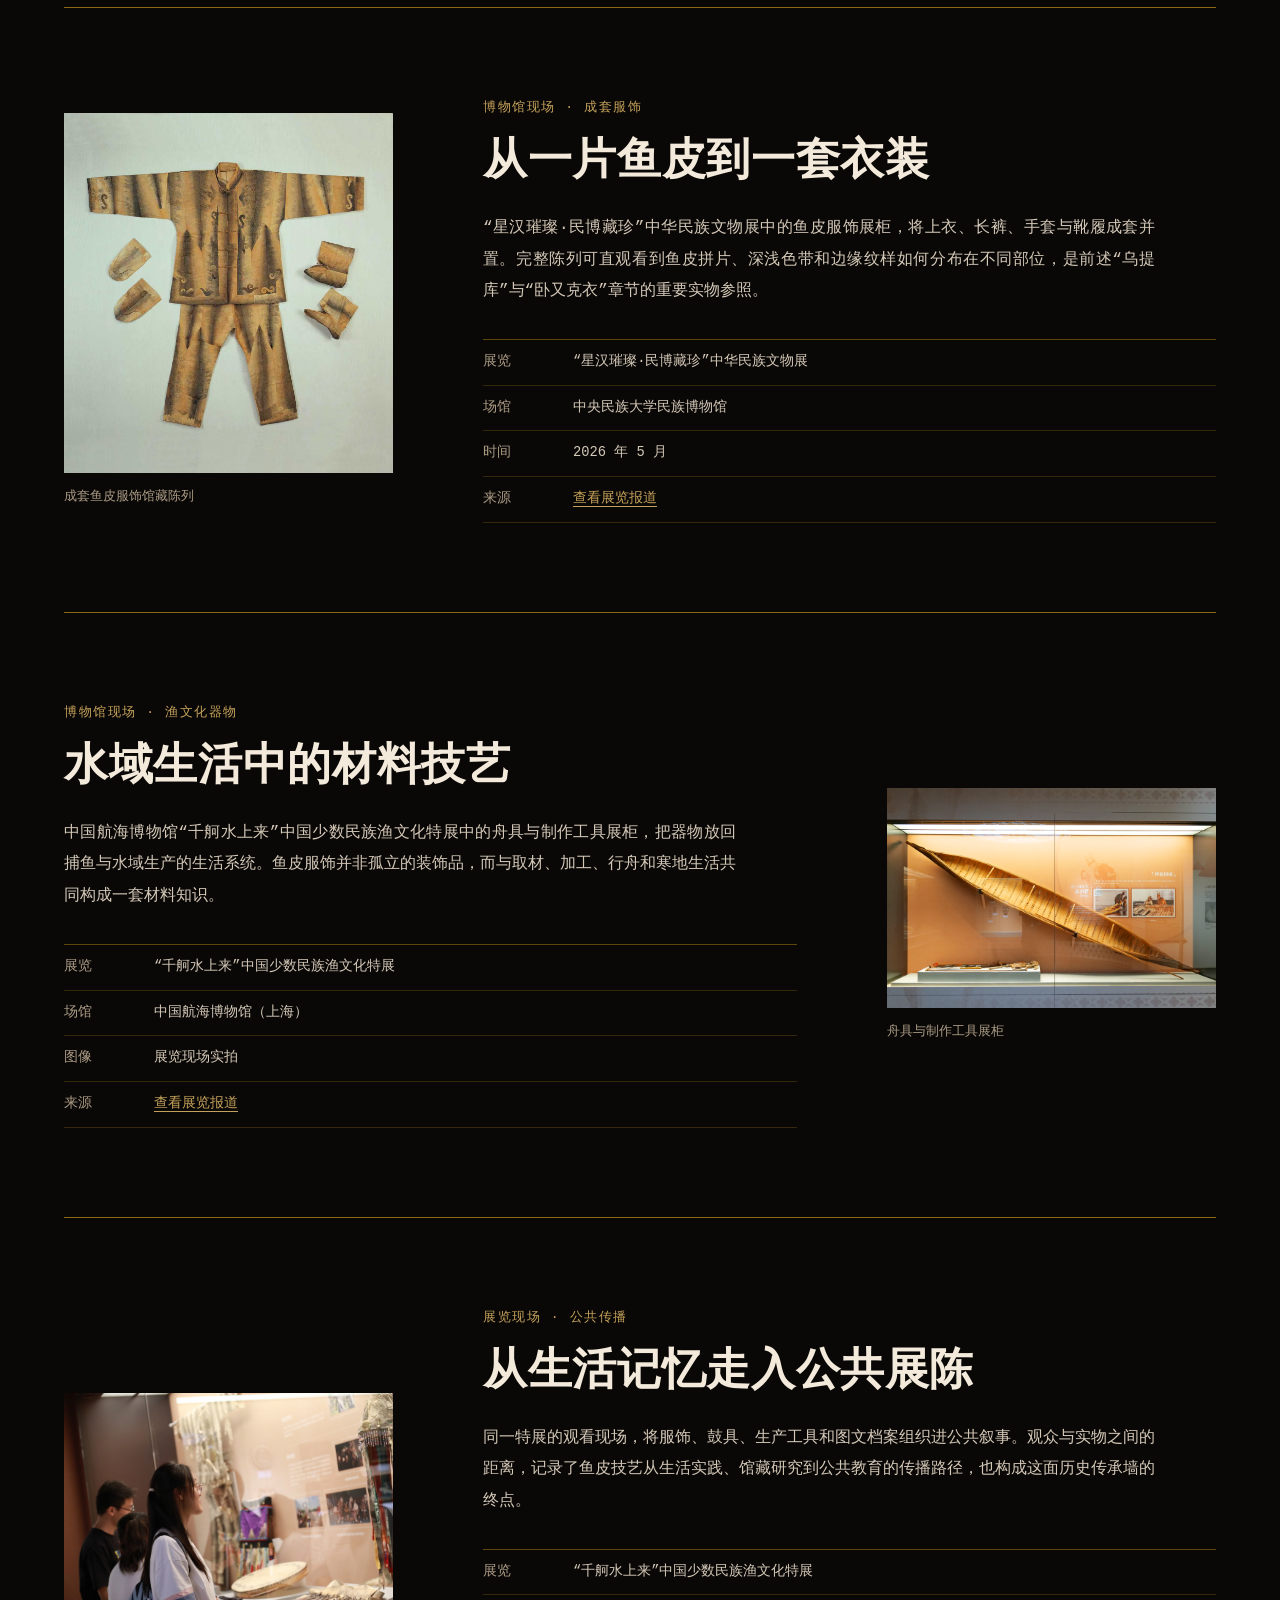
==== commit bff28ea7: "archive: preserve current Cloudflare production before retirement" ====
--- a/index.html
+++ b/index.html
@@ -3,11 +3,11 @@
 <head>
   <meta charset="utf-8">
   <meta name="viewport" content="width=device-width, initial-scale=1, viewport-fit=cover">
-  <meta name="description" content="赫哲族鱼皮服饰、靰鞡、工具与纹样的滚动式数字展陈。">
-  <meta name="robots" content="noindex, nofollow">
+  <meta name="description" content="赫哲族乌提库、卧又克衣、温塔、制皮工具与鱼皮纹样的滚动式数字展陈。">
   <meta name="theme-color" content="#0a0806">
-  <title>鱼皮成境｜测试版</title>
+  <title>鱼皮成境｜赫哲族鱼皮数字展陈</title>
   <link rel="icon" href="favicon.svg" type="image/svg+xml">
+  <link rel="alternate" hreflang="en-GB" href="en/">
   <link rel="stylesheet" href="styles.css">
 </head>
 <body>
@@ -26,13 +26,13 @@
       <div class="archive-list">
         <article class="archive-entry">
           <figure class="archive-media">
-            <img src="assets/source/heritage-01-cloud-pattern-trousers.jpg" alt="鱼皮套裤及裤脚云卷纹放大特写" loading="lazy">
-            <figcaption>鱼皮套裤及裤脚 S 形纹样资料图</figcaption>
+            <img src="assets/source/heritage-01-cloud-pattern-trousers.jpg" alt="卧又克衣（鱼皮套裤）及裤脚云卷纹放大特写" loading="lazy">
+            <figcaption>卧又克衣及裤脚 S 形纹样资料图</figcaption>
           </figure>
           <div class="archive-copy">
             <p class="archive-type">实物资料 · 纹样与形制</p>
-            <h2>云卷纹鱼皮套裤</h2>
-            <p class="archive-description">公开资料标注这件鱼皮套裤裤长 105 厘米。两片筒状鱼皮在下缘以浅色 S 形纹收束，局部放大图同时呈现纹样、材料表面与边缘缝制关系，为前述“套裤”章节提供可核对的实物依据。</p>
+            <h2>云卷纹卧又克衣</h2>
+            <p class="archive-description">公开资料标注这件男式鱼皮套裤裤长 105 厘米，赫哲族称其为“卧又克衣”。两片筒状鱼皮在下缘以浅色 S 形纹收束，局部放大图同时呈现纹样、材料表面与边缘缝制关系，为前述“卧又克衣”章节提供可核对的实物依据。</p>
             <dl class="archive-meta">
               <div><dt>出处</dt><dd>中国民族宗教网《赫哲族鱼皮衣》</dd></div>
               <div><dt>署名</dt><dd>文 / 冯昆思，图 / 张丹波</dd></div>
@@ -50,7 +50,7 @@
           <div class="archive-copy">
             <p class="archive-type">专题图像 · 传统靴履</p>
             <h2>鳞理、绑带与靴筒</h2>
-            <p class="archive-description">展柜中的高帮靴履保留了材料鳞理、拼缝、绑带和浅色纹饰。现场视角清楚显示靴筒与鞋面的结构关系，也让“靰鞡”从数字展廊中的造型，回到真实陈列环境中的尺度与工艺细节。</p>
+            <p class="archive-description">展柜中的高帮靴履保留了材料鳞理、拼缝、绑带和浅色纹饰。现场视角清楚显示靴筒与鞋面的结构关系，也让“温塔”（鱼皮靰鞡）从数字展廊中的造型，回到真实陈列环境中的尺度与工艺细节。</p>
             <dl class="archive-meta">
               <div><dt>出处</dt><dd>腾讯新闻专题《解码龙江少数民族服饰的共同体密码》</dd></div>
               <div><dt>作者</dt><dd>王泽行</dd></div>
@@ -68,7 +68,7 @@
           <div class="archive-copy">
             <p class="archive-type">博物馆现场 · 成套服饰</p>
             <h2>从一片鱼皮到一套衣装</h2>
-            <p class="archive-description">“星汉璀璨·民博藏珍”中华民族文物展中的鱼皮服饰展柜，将上衣、长裤、手套与靴履成套并置。完整陈列可直观看到鱼皮拼片、深浅色带和边缘纹样如何分布在不同部位，是前述“乌提库”与“套裤”章节的重要实物参照。</p>
+            <p class="archive-description">“星汉璀璨·民博藏珍”中华民族文物展中的鱼皮服饰展柜，将上衣、长裤、手套与靴履成套并置。完整陈列可直观看到鱼皮拼片、深浅色带和边缘纹样如何分布在不同部位，是前述“乌提库”与“卧又克衣”章节的重要实物参照。</p>
             <dl class="archive-meta">
               <div><dt>展览</dt><dd>“星汉璀璨·民博藏珍”中华民族文物展</dd></div>
               <div><dt>场馆</dt><dd>中央民族大学民族博物馆</dd></div>
@@ -126,6 +126,6 @@
     <p class="noscript">此展廊需要 JavaScript 才能控制滚动视频。你仍可继续向下查看五张原始图像。</p>
   </noscript>
   <script src="scrub-engine.js"></script>
-  <script src="app.js"></script>
+  <script src="app.js?v=audio-progressive-20260808"></script>
 </body>
 </html>
--- a/styles.css
+++ b/styles.css
@@ -263,6 +263,28 @@
   text-wrap: pretty;
 }
 
+.lang-en .sw-copy {
+  top: 40%;
+  width: min(43vw, 570px);
+}
+
+.lang-en .sw-copy__title {
+  max-width: 18ch;
+  font-size: clamp(2rem, 3.2vw, 3.4rem);
+  line-height: 1.04;
+}
+
+.lang-en .sw-copy__body {
+  max-width: 42ch;
+  margin-top: 14px;
+  font-size: clamp(0.92rem, 1.1vw, 1.05rem);
+  line-height: 1.58;
+}
+
+.lang-en .sw-copy__tags {
+  margin-top: 16px;
+}
+
 .sw-copy__tags li {
   color: #d4c8b8;
   border: 1px solid rgb(196 161 90 / 48%);
@@ -362,7 +384,7 @@
 
 .wall-intro {
   max-width: 64ch;
-  margin: 0;
+  margin: 24px 0 0;
   color: #d4c8b8;
   font-size: clamp(1rem, 1.25vw, 1.16rem);
   line-height: 1.9;
@@ -719,6 +741,30 @@
     font-size: 0.68rem;
   }
 
+  .lang-en .sw-copy {
+    width: min(66vw, 278px);
+  }
+
+  .lang-en .sw-copy__eyebrow {
+    font-size: 0.64rem;
+  }
+
+  .lang-en .sw-copy__title {
+    max-width: 17ch;
+    font-size: clamp(1.38rem, 6.2vw, 1.7rem);
+    line-height: 1.08;
+  }
+
+  .lang-en .sw-copy__body {
+    max-width: 36ch;
+    font-size: 0.72rem;
+    line-height: 1.42;
+  }
+
+  .lang-en .sw-copy__tags li {
+    font-size: 0.6rem;
+  }
+
   .wall-header h1 {
     font-size: clamp(2.25rem, 10vw, 3rem);
   }
@@ -760,3 +806,323 @@
     transition-duration: 0.01ms !important;
   }
 }
+
+/* Typography test: preserve the dark-gold museum world while separating
+   exhibit names from their explanatory lines. */
+.test-layout,
+.test-layout .sw-root {
+  --sw-font-display: "Songti SC", STSong, "Noto Serif CJK SC", SimSun, serif;
+  --sw-font-body: -apple-system, BlinkMacSystemFont, "PingFang SC", "Hiragino Sans GB", "Microsoft YaHei", sans-serif;
+  --sw-font-label: ui-monospace, "SFMono-Regular", Menlo, Monaco, monospace;
+}
+
+.test-layout.lang-en,
+.test-layout.lang-en .sw-root {
+  --sw-font-display: "Iowan Old Style", Baskerville, "Baskerville Old Face", "Palatino Linotype", Palatino, Georgia, serif;
+  --sw-font-body: "Avenir Next", Avenir, "Helvetica Neue", Arial, sans-serif;
+}
+
+.test-layout .sw-copy__num,
+.test-layout .sw-nav,
+.test-layout .sw-route__label,
+.test-layout .sw-copy__tags,
+.test-layout .sw-hint {
+  font-family: var(--sw-font-label);
+}
+
+.test-layout .sw-copy {
+  width: min(44vw, 660px);
+}
+
+.test-layout .sw-copy__eyebrow {
+  margin-top: 12px;
+  font-family: var(--sw-font-body);
+  font-size: 0.78rem;
+  font-weight: 650;
+  letter-spacing: 0.08em;
+}
+
+.test-layout .sw-copy__title {
+  max-width: none;
+  margin-top: 14px;
+  font-family: var(--sw-font-display);
+  font-weight: 600;
+  letter-spacing: -0.02em;
+  line-height: 1;
+}
+
+.test-layout .sw-copy__title-lead,
+.test-layout .sw-copy__title-detail {
+  display: block;
+}
+
+.test-layout .sw-copy__title-lead {
+  font-size: clamp(3rem, 5vw, 5.2rem);
+  line-height: 0.96;
+  text-wrap: balance;
+}
+
+.test-layout .sw-copy__title-detail {
+  max-width: 21ch;
+  margin-top: 0.32em;
+  color: #e8dcc9;
+  font-family: var(--sw-font-body);
+  font-size: clamp(1.35rem, 2.15vw, 2.25rem);
+  font-weight: 560;
+  letter-spacing: 0;
+  line-height: 1.22;
+  text-wrap: balance;
+}
+
+.test-layout .sw-copy__body {
+  max-width: 52ch;
+  margin-top: 14px;
+  font-family: var(--sw-font-body);
+  font-size: clamp(0.92rem, 1.05vw, 1.03rem);
+  line-height: 1.64;
+}
+
+.test-layout .sw-copy__body-compact {
+  display: none;
+}
+
+.test-layout .sw-copy__tags {
+  flex-wrap: nowrap;
+  margin-top: 14px;
+}
+
+.test-layout .sw-copy__tags li {
+  white-space: nowrap;
+}
+
+.test-layout.lang-en .sw-copy {
+  top: 56%;
+  width: min(45vw, 680px);
+}
+
+.test-layout.lang-en .sw-copy::before,
+.test-layout.lang-en .sw-copy::after {
+  content: "";
+  position: absolute;
+  pointer-events: none;
+  background: #8b6914;
+  opacity: 0.72;
+}
+
+.test-layout.lang-en .sw-copy::before {
+  top: -18px;
+  left: 0;
+  width: 72px;
+  height: 1px;
+}
+
+.test-layout.lang-en .sw-copy::after {
+  top: 0;
+  left: -18px;
+  width: 1px;
+  height: 84px;
+}
+
+.test-layout.lang-en .sw-copy__title-lead {
+  font-size: clamp(3.1rem, 4.8vw, 5rem);
+  font-weight: 600;
+}
+
+.test-layout.lang-en .sw-copy__title-detail {
+  max-width: 26ch;
+  font-size: clamp(1.25rem, 1.8vw, 2rem);
+  line-height: 1.18;
+}
+
+.test-layout.lang-en .sw-copy__body {
+  max-width: 58ch;
+  margin-top: 14px;
+  font-size: clamp(0.9rem, 1vw, 1rem);
+  line-height: 1.58;
+}
+
+.test-layout.lang-en .wall-index,
+.test-layout.lang-en .wall-header h1,
+.test-layout.lang-en .archive-copy h2 {
+  font-family: var(--sw-font-display);
+}
+
+.test-layout.lang-en .wall-header h1 {
+  letter-spacing: -0.02em;
+}
+
+@media (min-width: 861px) {
+  .test-layout .sw-copylayer::before {
+    width: min(58vw, 880px);
+    background: linear-gradient(90deg, #0a0806 0%, rgb(10 8 6 / 90%) 34%, rgb(10 8 6 / 42%) 68%, transparent 100%);
+  }
+
+  .test-layout .sw-copy {
+    top: 56%;
+  }
+}
+
+@media (max-width: 860px) and (orientation: portrait) {
+  .test-layout .sw-copylayer::before {
+    width: 100%;
+    height: 49%;
+    top: auto;
+    bottom: 0;
+    background: linear-gradient(0deg, #0a0806 8%, rgb(10 8 6 / 92%) 56%, transparent 100%);
+  }
+
+  .test-layout .sw-copy,
+  .test-layout.lang-en .sw-copy {
+    left: 20px;
+    right: 52px;
+    top: auto;
+    bottom: calc(50px + env(safe-area-inset-bottom));
+    width: auto;
+    max-width: none;
+    transform: none;
+  }
+
+  .test-layout .sw-copy__eyebrow {
+    margin-top: 6px;
+    font-size: 0.68rem;
+  }
+
+  .test-layout.lang-en .sw-copy::before {
+    top: -12px;
+    width: 52px;
+  }
+
+  .test-layout.lang-en .sw-copy::after {
+    left: -10px;
+    height: 58px;
+  }
+
+  .test-layout .sw-copy__title {
+    margin-top: 9px;
+  }
+
+  .test-layout .sw-copy__title-lead,
+  .test-layout.lang-en .sw-copy__title-lead {
+    font-size: clamp(2.15rem, 9.4vw, 2.65rem);
+    line-height: 0.98;
+  }
+
+  .test-layout .sw-copy__title-detail,
+  .test-layout.lang-en .sw-copy__title-detail {
+    max-width: 22ch;
+    margin-top: 0.24em;
+    font-size: clamp(1.05rem, 4.8vw, 1.35rem);
+    line-height: 1.2;
+  }
+
+  .test-layout.lang-en .sw-copy__title-detail {
+    max-width: 27ch;
+    font-size: clamp(1rem, 4.4vw, 1.25rem);
+  }
+
+  .test-layout .sw-copy__body,
+  .test-layout.lang-en .sw-copy__body {
+    max-width: 42ch;
+    margin-top: 9px;
+    font-size: clamp(0.78rem, 3.35vw, 0.9rem);
+    line-height: 1.5;
+  }
+
+  .test-layout .sw-copy__body-full {
+    display: none;
+  }
+
+  .test-layout .sw-copy__body-compact {
+    display: inline;
+  }
+
+  .test-layout .sw-copy__tags,
+  .test-layout.lang-en .sw-copy__tags {
+    gap: 5px;
+    margin-top: 9px;
+  }
+
+  .test-layout .sw-copy__tags li,
+  .test-layout.lang-en .sw-copy__tags li {
+    padding: 4px 7px;
+    font-size: 0.61rem;
+  }
+
+  .test-layout .sw-copy__cta {
+    margin-top: 10px;
+  }
+
+  .test-layout .sw-hint {
+    display: none;
+  }
+}
+
+@media (max-width: 860px) and (orientation: landscape) {
+  .test-layout .sw-copylayer::before {
+    width: min(62vw, 620px);
+    height: 100%;
+    top: 0;
+    bottom: auto;
+    background: linear-gradient(90deg, #0a0806 0%, rgb(10 8 6 / 90%) 38%, rgb(10 8 6 / 36%) 72%, transparent 100%);
+  }
+
+  .test-layout .sw-copy,
+  .test-layout.lang-en .sw-copy {
+    left: 24px;
+    right: auto;
+    top: 54%;
+    bottom: auto;
+    width: min(47vw, 500px);
+    max-width: none;
+    transform: translateY(-50%);
+  }
+
+  .test-layout .sw-copy__title-lead,
+  .test-layout.lang-en .sw-copy__title-lead {
+    font-size: clamp(2.2rem, 6vw, 3.1rem);
+  }
+
+  .test-layout.lang-en .sw-copy::before {
+    top: -12px;
+    width: 56px;
+  }
+
+  .test-layout.lang-en .sw-copy::after {
+    left: -12px;
+    height: 62px;
+  }
+
+  .test-layout .sw-copy__title-detail,
+  .test-layout.lang-en .sw-copy__title-detail {
+    max-width: 24ch;
+    font-size: clamp(1rem, 2.8vw, 1.3rem);
+  }
+
+  .test-layout .sw-copy__body,
+  .test-layout.lang-en .sw-copy__body {
+    margin-top: 8px;
+    font-size: 0.78rem;
+    line-height: 1.45;
+  }
+
+  .test-layout .sw-copy__body-full {
+    display: none;
+  }
+
+  .test-layout .sw-copy__body-compact {
+    display: inline;
+  }
+}
+
+@media (max-height: 720px) and (orientation: portrait),
+       (max-height: 600px) and (orientation: landscape) {
+  .test-layout .sw-copy__tags,
+  .test-layout .sw-copy__cta {
+    display: none;
+  }
+
+  .test-layout .sw-copy,
+  .test-layout.lang-en .sw-copy {
+    bottom: calc(38px + env(safe-area-inset-bottom));
+  }
+}
